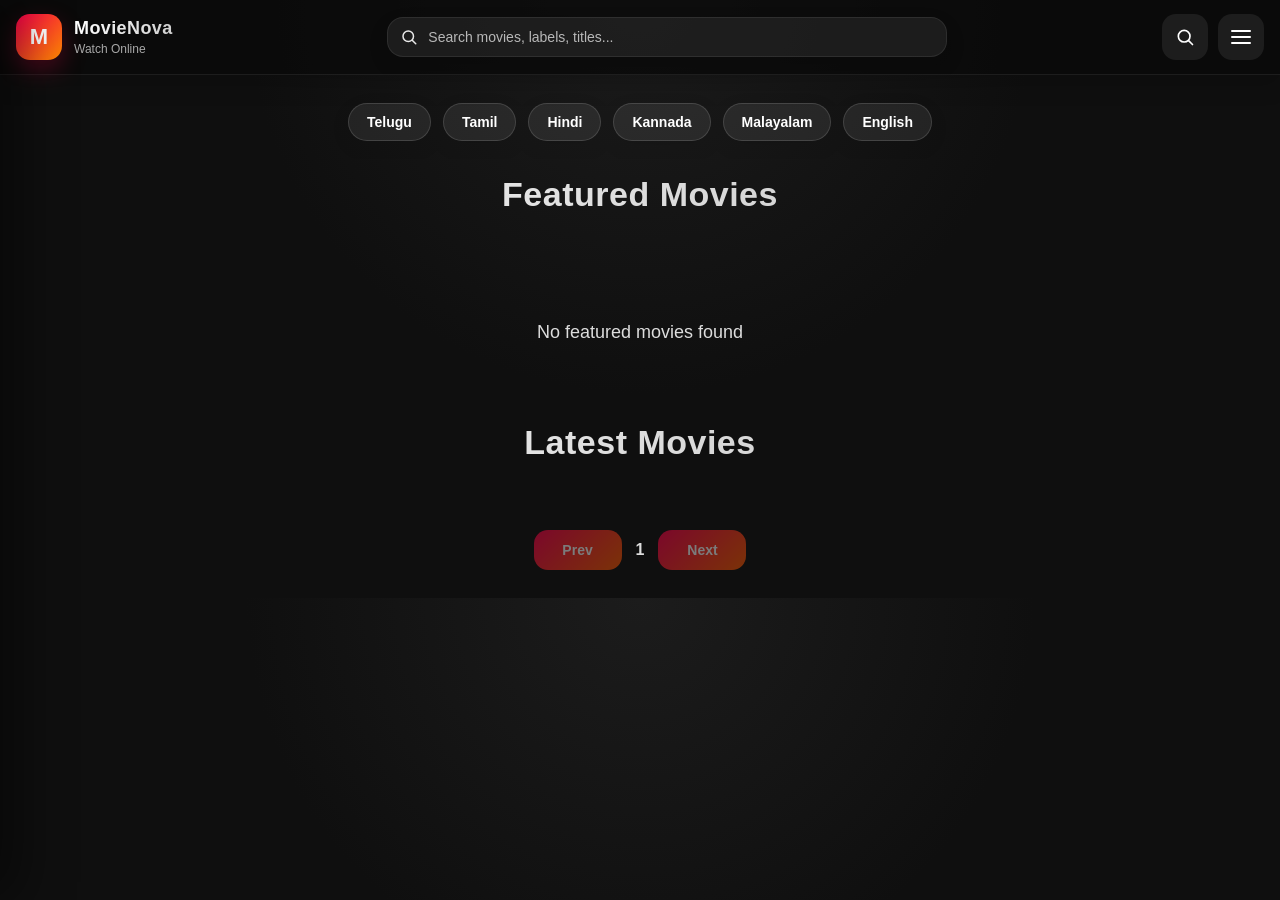
==== index.html @ c15b16d8 "Add files via upload" ====
<!DOCTYPE html>
<html lang="en">

<head>
  <meta charset="UTF-8">
  <meta name="viewport" content="width=device-width,initial-scale=1">

<link rel="canonical" href="https://movienova.xyz/" />

  <title>MovieNova - Watch Movies HD Online Free on Movie Nova</title>

<meta charset='UTF-8'/>

  <meta content='MovieNova is your destination for movies. Explore MovieNova.sc, MovieNova.net. Watch new released trending movies online in Movie Nova for free.' name='description'/>

  <meta content='admin' name='author'/>

<meta content='https://movienova.xyz/' name='url'/>

<meta content='Worldwide' name='coverage'/>

<meta content='Global' name='distribution'/>


  <meta content="no-referrer" name="referrer"/>
  <meta content="https://vsembed.su" data-id="d1" name="video-domain"/>

  <!-- External CSS -->
  <link rel="stylesheet" href="style.css">

  <!-- Preload JSON -->
  <link rel="preload" as="fetch" href="json/posts1.json" type="application/json">

  <script src="script.js" defer></script>


<link rel="icon" type="image/png" href="/favicon32.png">


<!-- Google tag (gtag.js) -->
<script async src="https://www.googletagmanager.com/gtag/js?id=G-Y9KZF19147"></script>
<script>
  window.dataLayer = window.dataLayer || [];
  function gtag(){dataLayer.push(arguments);}
  gtag('js', new Date());

  gtag('config', 'G-Y9KZF19147');
</script>



</head>

<body>

  <div class="sidebar-overlay" id="sidebarOverlay"></div>

  <aside class="sidebar" id="sidebar">
    <div class="sidebar-header">
      <div class="sidebar-profile">
        <div class="sidebar-avatar">M</div>

        <div>
          <h2>MovieNova</h2>
          <p>Watch Online</p>
        </div>
      </div>

      <button class="sidebar-close" id="sidebarClose" aria-label="Close menu">
        ×
      </button>
    </div>

    <div class="sidebar-content">

      <div class="sidebar-section">
        <div class="sidebar-section-title">Navigation</div>

        <a class="sidebar-link" href="#top">
          <span class="icon">⌂</span>
          <span>Home</span>
        </a>

        <a class="sidebar-link" href="#latestSection">
          <span class="icon">★</span>
          <span>Latest Movies</span>
        </a>


<a class="sidebar-link" href="/dmca">
        <span class="icon">©️</span>
        <span>DMCA</span>
      </a>


<a class="sidebar-link" href="/contact">
        <span class="icon">📞</span>
        <span>Contact Us</span>
      </a>

      </div>

      <div class="sidebar-section">
        <div class="sidebar-section-title">About</div>

        <p class="sidebar-note">
          Browse the newest movie posts, search instantly,
          and move through pages.
        </p>
      </div>

    </div>
  </aside>

  <header class="topbar" id="top">

    <a class="brand" href="/" aria-label="Home">

      <div class="brand-logo">M</div>

      <div class="brand-text">
        <h1>MovieNova</h1>
        <p>Watch Online</p>
      </div>

    </a>

    <div class="topbar-center">

      <div class="search-wrap">

        <svg class="search-icon" viewBox="0 0 24 24" fill="none" aria-hidden="true">
          <path d="M21 21l-4.35-4.35"
                stroke="white"
                stroke-width="2"
                stroke-linecap="round"/>
          <circle cx="11"
                  cy="11"
                  r="7"
                  stroke="white"
                  stroke-width="2"/>
        </svg>

        <input
          id="searchInput"
          class="search-input"
          type="search"
          placeholder="Search movies, labels, titles..."
        >

        <button
          id="searchClear"
          class="search-clear"
          aria-label="Clear search"
        >
          ×
        </button>

      </div>

    </div>

    <div class="topbar-actions">

      <button
        class="menu-btn search-btn"
        id="searchBtn"
        aria-label="Focus search"
      >

        <svg viewBox="0 0 24 24" fill="none" width="20" height="20" aria-hidden="true">
          <path d="M21 21l-4.35-4.35"
                stroke="white"
                stroke-width="2"
                stroke-linecap="round"/>
          <circle cx="11"
                  cy="11"
                  r="7"
                  stroke="white"
                  stroke-width="2"/>
        </svg>

      </button>

      <button
        class="menu-btn"
        id="menuBtn"
        aria-label="Open menu"
      >

        <div class="menu-lines" aria-hidden="true">
          <span></span>
          <span></span>
          <span></span>
        </div>

      </button>

    </div>

  </header>

  <div class="language-cloud" id="languageCloud">
    <a href="/?label=Telugu" class="lang-chip">Telugu</a>
    <a href="/?label=Tamil" class="lang-chip">Tamil</a>
    <a href="/?label=Hindi" class="lang-chip">Hindi</a>
    <a href="/?label=Kannada" class="lang-chip">Kannada</a>
    <a href="/?label=Malayalam" class="lang-chip">Malayalam</a>
    <a href="/?label=English" class="lang-chip">English</a>
  </div>

  <div class="app">

    <div id="pageBadge" class="page-badge"></div>

    <div id="searchStatus" class="search-status"></div>


<div id="featuredSection">

  <div class="page-title">Featured Movies</div>

  <div id="featuredPosts" class="grid"></div>

</div>


    <div class="page-title">Latest Movies</div>

    <div id="latestSection"></div>

    <div id="posts" class="grid"></div>

    <div class="pagination" id="pagination">

      <a id="prevBtn" class="nav-btn" href="/">
        Prev
      </a>

      <span id="pageNum">1</span>

      <a id="nextBtn" class="nav-btn" href="?page=2">
        Next
      </a>

    </div>

  </div>

<!--<a class="float" href="https://t.me/MovieNova123" target="_blank" aria-label="Telegram">
    <svg class="tg-icon" viewBox="0 0 24 24" aria-hidden="true">
        <path fill="#ffffff" d="M9.99 15.96 9.58 21.48c.59 0 .85-.26 1.16-.56l2.79-2.66 5.79 4.24c1.06.59 1.82.28 2.09-.98L24 3.76c.34-1.56-.56-2.17-1.6-1.78L1.66 9.05C.14 9.64.16 10.49 1.39 10.87l5.6 1.75L20.99 4.55c.78-.49 1.5-.22.91.31L9.99 15.96z"/>
    </svg>
</a>-->

</body>
</html>
---- style.css ----
*{
  margin:0;
  padding:0;
  box-sizing:border-box;
}

html{
  scroll-behavior:auto;
  overflow-anchor:none;
  overscroll-behavior-y:none;
}

.red-link {
  color: red;
  text-decoration: none;
}

body{
  background:
    radial-gradient(circle at top,#1c1c1c 0%,#0f0f0f 45%),
    #0f0f0f;
  color:#fff;
  font-family:Arial,sans-serif;
  overflow-x:hidden;
  overflow-anchor:none;
  text-rendering:optimizeSpeed;
  -webkit-font-smoothing:antialiased;
  -webkit-tap-highlight-color:transparent;
}

body.sidebar-open{
  overflow:hidden;
}

*{
  backface-visibility:hidden;
  -webkit-backface-visibility:hidden;
}

.topbar{
  position:sticky;
  top:0;
  z-index:10000;
  display:flex;
  align-items:center;
  justify-content:space-between;
  gap:14px;
  padding:14px 16px;
  background:rgba(10,10,10,.76);
  backdrop-filter:none;
  -webkit-backdrop-filter:none;
  border-bottom:1px solid rgba(255,255,255,.08);
  box-shadow:0 8px 22px rgba(0,0,0,.18);
  flex-wrap:nowrap;
  will-change:transform;
  transform:translateZ(0);
}

.brand{
  display:flex;
  align-items:center;
  gap:12px;
  min-width:0;
  text-decoration:none;
  color:#fff;
  flex:0 0 auto;
}

.brand-logo{
  width:46px;
  height:46px;
  border-radius:14px;
  display:grid;
  place-items:center;
  background:linear-gradient(135deg,#ff004c,#ff8a00);
  box-shadow:0 10px 25px rgba(255,0,76,.25);
  flex:0 0 auto;
  font-size:22px;
  font-weight:900;
}

.brand-text{
  min-width:0;
}

.brand-text h1{
  font-size:18px;
  line-height:1.2;
  margin:0;
  font-weight:900;
  letter-spacing:.4px;
  background:linear-gradient(90deg,#fff,#d0d0d0);
  -webkit-background-clip:text;
  -webkit-text-fill-color:transparent;
  text-align:left;
}

.brand-text p{
  font-size:12px;
  color:#a8a8a8;
  margin-top:2px;
  white-space:nowrap;
  overflow:hidden;
  text-overflow:ellipsis;
}

.topbar-center{
  flex:1;
  display:flex;
  justify-content:center;
  min-width:0;
}

.search-wrap{
  width:min(560px,100%);
  position:relative;
  display:flex;
  align-items:center;
  gap:10px;
  background:rgba(255,255,255,.07);
  border:1px solid rgba(255,255,255,.08);
  border-radius:16px;
  padding:10px 12px;
  box-shadow:0 8px 20px rgba(0,0,0,.12);
  min-width:0;
  backdrop-filter:none;
  -webkit-backdrop-filter:none;
}

.search-icon{
  width:18px;
  height:18px;
  flex:0 0 auto;
  opacity:.9;
}

.search-input{
  width:100%;
  min-width:0;
  border:none;
  outline:none;
  background:transparent;
  color:#fff;
  font-size:14px;
  caret-color:#fff;
}

.search-input::placeholder{
  color:#b8b8b8;
}

.search-clear{
  border:none;
  outline:none;
  background:rgba(255,255,255,.08);
  color:#fff;
  width:30px;
  height:30px;
  border-radius:10px;
  cursor:pointer;
  flex:0 0 auto;
  font-size:18px;
  line-height:1;
  display:none;
  transition:background .15s ease, transform .15s ease, opacity .15s ease;
}

.search-clear.show{
  display:inline-flex;
  align-items:center;
  justify-content:center;
}

.topbar-actions{
  display:flex;
  align-items:center;
  gap:10px;
  flex:0 0 auto;
}

.menu-btn{
  width:46px;
  height:46px;
  border:none;
  outline:none;
  border-radius:14px;
  background:rgba(255,255,255,.08);
  color:#fff;
  display:grid;
  place-items:center;
  cursor:pointer;
  transition:background .15s ease, transform .15s ease, opacity .15s ease;
  flex:0 0 auto;
  transform:translateZ(0);
}

.menu-btn:hover{
  background:rgba(255,255,255,.14);
  transform:translateY(-1px);
}

.menu-btn.active{
  background:rgba(255,255,255,.18);
  box-shadow:0 0 0 2px rgba(255,255,255,.12) inset;
}

.menu-lines{
  width:20px;
  height:14px;
  position:relative;
}

.menu-lines span{
  position:absolute;
  left:0;
  width:100%;
  height:2px;
  background:#fff;
  border-radius:2px;
  transition:.25s ease;
}

.menu-lines span:nth-child(1){ top:0; }
.menu-lines span:nth-child(2){ top:6px; }
.menu-lines span:nth-child(3){ bottom:0; }

.search-btn svg{
  display:block;
}

@media (max-width: 860px){
  .topbar{
    flex-wrap:wrap;
  }

  .brand{
    order:1;
    flex:1 1 auto;
    min-width:0;
  }

  .topbar-actions{
    order:2;
    margin-left:auto;
  }

  .topbar-center{
    order:3;
    width:100%;
    flex:0 0 100%;
    margin-top:10px;
  }

  .search-wrap{
    width:100%;
  }
}

@media (max-width: 768px){
  .topbar{
    padding:12px 12px;
    gap:10px;
    border-radius:14px;
  }

  .brand-text h1{
    font-size:16px;
  }

  .brand-text p{
    font-size:11px;
  }

  .search-wrap{
    border-radius:14px;
  }

  .menu-btn{
    border-radius:12px;
  }
}

@media (max-width: 480px){
  .brand-logo{
    width:40px;
    height:40px;
    border-radius:12px;
    font-size:18px;
  }

  .menu-btn{
    width:42px;
    height:42px;
    border-radius:12px;
  }

  .search-wrap{
    padding:9px 10px;
    border-radius:14px;
  }

  .search-input{
    font-size:13px;
  }
}

.sidebar-overlay{
  position:fixed;
  inset:0;
  background:rgba(0,0,0,.62);
  opacity:0;
  visibility:hidden;
  transition:.25s ease;
  z-index:12000;
}

.sidebar-overlay.active{
  opacity:1;
  visibility:visible;
}

.sidebar{
  position:fixed;
  top:0;
  left:0;
  width:min(320px,88vw);
  height:100vh;
  background:linear-gradient(180deg,rgba(24,24,24,.98),rgba(13,13,13,.98));
  border-right:1px solid rgba(255,255,255,.08);
  box-shadow:20px 0 50px rgba(0,0,0,.45);
  transform:translateX(-100%);
  transition:.28s ease;
  z-index:13000;
  display:flex;
  flex-direction:column;
  overflow:hidden;
}

.sidebar.active{
  transform:translateX(0);
}

.sidebar-header{
  padding:18px 18px 16px;
  display:flex;
  align-items:center;
  justify-content:space-between;
  gap:10px;
  border-bottom:1px solid rgba(255,255,255,.08);
  background:linear-gradient(180deg,rgba(255,255,255,.04),transparent);
}

.sidebar-profile{
  display:flex;
  align-items:center;
  gap:12px;
  min-width:0;
}

.sidebar-avatar{
  width:46px;
  height:46px;
  border-radius:14px;
  background:linear-gradient(135deg,#ff004c,#ff8a00);
  display:grid;
  place-items:center;
  font-size:20px;
  font-weight:900;
  box-shadow:0 10px 25px rgba(255,0,76,.25);
  flex:0 0 auto;
}

.sidebar-profile h2{
  font-size:17px;
  line-height:1.2;
  margin:0;
}

.sidebar-profile p{
  font-size:12px;
  color:#a8a8a8;
  margin-top:3px;
}

.sidebar-close{
  width:40px;
  height:40px;
  border:none;
  outline:none;
  border-radius:12px;
  background:rgba(255,255,255,.08);
  color:#fff;
  font-size:24px;
  cursor:pointer;
  transition:background .15s ease, transform .15s ease, opacity .15s ease;
}

.sidebar-content{
  padding:16px 12px 20px;
  overflow:auto;
}

.sidebar-section{
  margin-bottom:18px;
}

.sidebar-section-title{
  font-size:11px;
  text-transform:uppercase;
  letter-spacing:1.4px;
  color:#8e8e8e;
  margin:0 10px 10px;
}

.sidebar-link{
  display:flex;
  align-items:center;
  gap:12px;
  width:100%;
  padding:13px 14px;
  border-radius:14px;
  color:#f3f3f3;
  text-decoration:none;
  font-size:14px;
  font-weight:700;
  background:transparent;
  transition:.22s ease;
  border:1px solid transparent;
}

.sidebar-link:hover{
  background:rgba(255,255,255,.06);
  border-color:rgba(255,255,255,.07);
  transform:translateX(4px);
}

.sidebar-link .icon{
  width:28px;
  height:28px;
  border-radius:10px;
  display:grid;
  place-items:center;
  background:rgba(255,255,255,.08);
  flex:0 0 auto;
}

.sidebar-note{
  margin:6px 10px 0;
  font-size:13px;
  color:#b8b8b8;
  line-height:1.55;
}

.app{
  padding:16px;
}

.hero{
  max-width:1400px;
  margin:0 auto 18px;
  padding:18px;
  border-radius:24px;
  background:linear-gradient(180deg,rgba(255,255,255,.05),rgba(255,255,255,.02));
  border:1px solid rgba(255,255,255,.06);
  box-shadow:0 10px 26px rgba(0,0,0,.16);
  contain:layout paint style;
}

.hero h2{
  font-size:30px;
  line-height:1.25;
  margin-bottom:8px;
}

.hero p{
  color:#b8b8b8;
  font-size:14px;
  line-height:1.7;
  max-width:760px;
}

#pageBadge{
  position:sticky;
  top:78px;
  z-index:999;
  width:fit-content;
  margin-left:auto;
  margin-right:auto;
  margin-bottom:14px;
  padding:8px 14px;
  border-radius:999px;
  background:rgba(255,255,255,.08);
  border:1px solid rgba(255,255,255,.12);
  backdrop-filter:none;
  -webkit-backdrop-filter:none;
  font-size:13px;
  font-weight:700;
  color:#fff;
  display:none;
  box-shadow:0 8px 20px rgba(0,0,0,.20);
  will-change:transform;
  transform:translateZ(0);
}

.page-title{
  text-align:center;
  font-size:34px;
  font-weight:800;
  margin-bottom:28px;
  letter-spacing:.5px;
  background:linear-gradient(90deg,#fff,#bbb);
  -webkit-background-clip:text;
  -webkit-text-fill-color:transparent;
}

.grid{
  display:grid;
  grid-template-columns:repeat(6,minmax(0,1fr));
  gap:18px;
  align-items:start;
  max-width:1400px;
  margin:0 auto;
  contain:content;
}

@media(max-width:1050px){
  .grid{
    grid-template-columns:repeat(4,1fr);
  }
}

@media(max-width:768px){
  .grid{
    grid-template-columns:repeat(3,1fr);
    gap:10px;
  }

  .hero h2{
    font-size:24px;
  }

  .page-title{
    font-size:28px;
  }
}

@media(max-width:480px){
  .grid{
    grid-template-columns:repeat(3,1fr);
    gap:10px;
  }

  .hero{
    padding:14px;
    border-radius:18px;
  }

  .hero p{
    font-size:13px;
  }
}

.card{
  position:relative;
  overflow:hidden;
  border-radius:24px;
  background:linear-gradient(180deg,rgba(28,28,28,.96),rgba(16,16,16,.98));
  border:1px solid rgba(255,255,255,.05);
  transition:transform .18s ease, opacity .18s ease;
  cursor:pointer;
  isolation:isolate;
  box-shadow:0 6px 18px rgba(0,0,0,.24);
  will-change:auto;
  text-decoration:none;
  color:inherit;
  display:block;
  transform:translateZ(0);
}

.card::before{
  content:"";
  position:absolute;
  inset:-2px;
  border-radius:26px;
  background:linear-gradient(135deg,rgba(255,0,102,.3),rgba(0,195,255,.25),rgba(0,255,170,.15),rgba(255,174,0,.25));
  background-size:300% 300%;
  animation:borderMove 7s linear infinite;
  opacity:0;
  z-index:-2;
  transition:.35s ease;
}

.card:hover::before{
  opacity:1;
}

@keyframes borderMove{
  0%{ background-position:0% 50%; }
  100%{ background-position:300% 50%; }
}

.card:hover{
  transform:scale(1.02);
  box-shadow:0 16px 36px rgba(0,0,0,.38),0 0 16px rgba(255,0,102,.10);
}

.poster-wrap{
  position:relative;
  width:100%;
  aspect-ratio:2/3;
  overflow:hidden;
  background:#1b1b1b;
  contain:paint;
}

.poster{
  width:100%;
  height:100%;
  object-fit:cover;
  display:block;
  transition:transform .8s ease, filter .4s ease;
  will-change:transform;
  transform:translateZ(0);
}

.card:hover .poster{
  transform:scale(1.1);
  filter:brightness(1.08);
}

.poster-wrap::after{
  content:"";
  position:absolute;
  left:0;
  right:0;
  bottom:0;
  height:35%;
  background:linear-gradient(to top,rgba(0,0,0,.9),transparent);
  pointer-events:none;
}

.content{
  position:relative;
  padding:12px;
  z-index:2;
}

.title{
  font-size:14px;
  font-weight:800;
  line-height:1.45;
  overflow:visible;
  white-space:normal;
  word-break:break-word;
  transition:.3s ease;
  text-shadow:0 2px 10px rgba(0,0,0,.35);
  margin-bottom:10px;
}

.card:nth-child(6n+1) .title{ color:#ffbe76; }
.card:nth-child(6n+2) .title{ color:#d6a2ff; }
.card:nth-child(6n+3) .title{ color:#79dfff; }
.card:nth-child(6n+4) .title{ color:#72f1b8; }
.card:nth-child(6n+5) .title{ color:#ffe06b; }
.card:nth-child(6n+6) .title{ color:#ff9e9e; }

.card:hover .title{
  transform:translateX(5px);
}

.labels{
  display:flex;
  flex-wrap:wrap;
  align-items:flex-start;
  gap:6px;
  width:100%;
}

.label{
  display:inline-block;
  flex:0 0 auto;
  width:auto;
  max-width:100%;
  background:rgba(255,255,255,.09);
  border:1px solid rgba(255,255,255,.08);
  backdrop-filter:none;
  -webkit-backdrop-filter:none;
  color:#f1f1f1;
  font-size:10px;
  font-weight:600;
  padding:5px 9px;
  border-radius:40px;
  transition:background .15s ease, transform .15s ease, opacity .15s ease;
  white-space:nowrap;
}

.label:hover{
  background:rgba(255,255,255,.16);
}

.pagination{
  margin:40px auto 0;
  display:flex;
  justify-content:center;
  align-items:center;
  gap:14px;
  flex-wrap:wrap;
  max-width:1400px;
  padding-bottom:12px;
}

.nav-btn{
  display:inline-flex;
  align-items:center;
  justify-content:center;
  text-decoration:none;
  border:none;
  outline:none;
  background:linear-gradient(135deg,#ff004c,#ff5e00);
  color:#fff;
  padding:12px 20px;
  border-radius:14px;
  font-size:14px;
  font-weight:700;
  cursor:pointer;
  transition:background .15s ease, transform .15s ease, opacity .15s ease;
  box-shadow:0 10px 18px rgba(255,0,76,.16);
  min-width:88px;
}

.nav-btn:hover{
  transform:translateY(-3px) scale(1.03);
  box-shadow:0 14px 24px rgba(255,0,76,.22);
}

.nav-btn.disabled{
  opacity:.45;
  pointer-events:none;
  cursor:not-allowed;
  box-shadow:none;
  transform:none;
}

#pageNum{
  font-size:16px;
  font-weight:700;
  color:#ddd;
}

#detailView{
  display:none;
  max-width:1000px;
  margin:0 auto;
  background:linear-gradient(180deg,#1c1c1c,#131313);
  border:1px solid rgba(255,255,255,.06);
  border-radius:24px;
  padding:22px;
  box-shadow:0 15px 40px rgba(0,0,0,.45);
  overflow-anchor:none;
  contain:content;
}

.detail-title{
  margin-bottom:20px;
  font-size:32px;
  line-height:1.5;
}

.detail-body{
  line-height:1.8;
  color:#eaeaea;
}

.detail-body img{
  max-width:100%;
  height:auto;
  border-radius:14px;
}

.detail-body iframe,
.detail-body video{
  max-width:100%;
}

#relatedPostsSection{
  margin-top:40px;
  min-height:520px;
  overflow-anchor:none;
  contain:layout paint style;
}

#relatedPostsSection h2{
  margin-bottom:20px;
  font-size:28px;
  font-weight:800;
  color:#fff;
}

#relatedPosts{
  align-items:start;
}

#relatedPosts .card:hover{
  transform:none;
  box-shadow:0 8px 25px rgba(0,0,0,.35);
}

#relatedPosts .card:hover .poster{
  transform:none;
  filter:brightness(1.02);
}

#relatedPosts .card:hover .title{
  transform:none;
}

.loading{
  grid-column:1/-1;
  text-align:center;
  padding:80px 20px;
  font-size:18px;
  color:#ddd;
}

.search-status{
  max-width:1400px;
  margin:0 auto 14px;
  color:#cfcfcf;
  font-size:14px;
  display:none;
}

::-webkit-scrollbar{
  width:8px;
}

::-webkit-scrollbar-track{
  background:#111;
}

::-webkit-scrollbar-thumb{
  background:#333;
  border-radius:30px;
}

.video-container {
  display: flex;
  flex-direction: column;
  align-items: center;
  justify-content: center;
  min-height: 35vh;
  gap: 20px;
}

.video-wrapper {
  width: 100%;
  max-width: 600px;
  position: relative;
  border-radius: 10px;
  overflow: hidden;
  background: #000;
  aspect-ratio: 16 / 9;
  margin-bottom: 20px;
  contain:paint;
}

.video-poster {
  position: absolute;
  inset: 0;
  background-color: #000;
  background-size: cover;
  background-position: center;
  background-repeat: no-repeat;
  z-index: 1;
}

.video-player {
  width: 100%;
  height: 100%;
  border: 0;
  position: relative;
  z-index: 2;
}

.video-overlay {
  position: absolute;
  inset: 0;
  display: flex;
  align-items: center;
  justify-content: center;
  z-index: 3;
  cursor: pointer;
}

.play-button {
  width: 80px;
  height: 80px;
  border-radius: 50%;
  background: rgba(255,255,255,0.95);
  display: flex;
  align-items: center;
  justify-content: center;
  font-size: 32px;
  color: #111;
  box-shadow: 0 12px 30px rgba(0,0,0,0.4);
  transition: transform 0.2s ease;
}

.video-overlay:hover .play-button {
  transform: scale(1.08);
}

.tmdb-extra-images {
  display: grid;
  grid-template-columns: repeat(3, 1fr);
  gap: 14px;
  margin-top: 22px;
  margin-bottom: 10px;
}

.tmdb-extra-images img {
  width: 100%;
  aspect-ratio: 16 / 9;
  object-fit: cover;
  border-radius: 14px;
  cursor: pointer;
  background: #e9e9e9;
  display: block;
  transition: transform 0.25s ease, box-shadow 0.25s ease;
  box-shadow: 0 2px 10px rgba(0,0,0,0.08);
  contain:paint;
}

.tmdb-extra-images img:hover {
  transform: scale(1.04);
  box-shadow: 0 8px 25px rgba(0,0,0,0.18);
}

.tmdb-extra-images img:active {
  transform: scale(0.98);
}

@media (max-width: 900px) {
  .tmdb-extra-images {
    grid-template-columns: repeat(2, 1fr);
  }
}

@media (max-width: 500px) {
  .tmdb-extra-images {
    grid-template-columns: repeat(2, 1fr);
    gap: 10px;
  }

  .tmdb-extra-images img {
    border-radius: 10px;
  }
}

.tmdb-image-popup{
  position: fixed;
  inset: 0;
  background: rgba(0,0,0,0.94);
  display: flex;
  align-items: center;
  justify-content: center;
  padding: 20px;
  opacity: 0;
  visibility: hidden;
  transition: 0.25s ease;
  z-index: 999999;
  overflow: hidden;
  backdrop-filter:none;
  -webkit-backdrop-filter:none;
}

.tmdb-image-popup.active{
  opacity: 1;
  visibility: visible;
}

.tmdb-image-popup img{
  max-width: 95%;
  max-height: 92vh;
  border-radius: 14px;
  box-shadow: 0 10px 40px rgba(0,0,0,0.5);
  user-select: none;
  -webkit-user-drag: none;
  transition: transform 0.2s ease;
}

.tmdb-close{
  position: absolute;
  top: 16px;
  right: 22px;
  font-size: 42px;
  color: #fff;
  cursor: pointer;
  z-index: 10;
  font-weight: bold;
}

.tmdb-nav{
  position: absolute;
  top: 50%;
  transform: translateY(-50%);
  width: 52px;
  height: 52px;
  border: none;
  border-radius: 50%;
  background: rgba(255,255,255,0.14);
  color: #fff;
  font-size: 28px;
  cursor: pointer;
  backdrop-filter:none;
  -webkit-backdrop-filter:none;
  z-index: 10;
}

.tmdb-prev{
  left: 18px;
}

.tmdb-next{
  right: 18px;
}

.tmdb-nav:hover{
  background: rgba(255,255,255,0.25);
}

@media (max-width:600px){
  .tmdb-nav{
    width: 42px;
    height: 42px;
    font-size: 22px;
  }

  .tmdb-prev{
    left: 10px;
  }

  .tmdb-next{
    right: 10px;
  }
}

.button-container{
  text-align:center;
  margin-top:50px;
}

.button-link{
  background:#ff2e44;
  color:#fff;
  padding:12px 25px;
  border-radius:6px;
  font-size:16px;
  display:block;
  cursor:pointer;
  transition:background .3s;
  user-select:none;
  margin:10px auto;
  width:200px;
  text-align:center;
}

.button-link:hover{
  background:#e62438;
}

.blue-button {
  background-color: #e50914;
  color: #fff;
  padding: 10px 20px;
  border: none;
  border-radius: 5px;
  font-size: 1em;
  cursor: pointer;
  transition: background-color 0.3s ease, transform 0.2s ease;
}

.blue-button:hover {
  background-color: #e50914;
  transform: scale(1.05);
}

.blue-button:active {
  background-color: #e50914;
  transform: scale(1);
}
 
.clickable-label{
  cursor:pointer;
  transition:.2s;
}
.clickable-label:hover{
  opacity:.8;
  transform:scale(1.05);
}
.label-link{
  text-decoration:none;
  color:inherit;
}

.language-cloud{
  width:100%;
  display:flex;
  flex-wrap:wrap;
  gap:12px;
  justify-content:center;
  align-items:center;
  padding:18px 14px;
  margin:10px auto 0;
  max-width:1200px;
  box-sizing:border-box;
  contain:layout paint style;
}

.lang-chip{
  display:inline-flex;
  align-items:center;
  justify-content:center;
  text-decoration:none;
  color:inherit;
  background:rgba(255,255,255,.08);
  border:1px solid rgba(255,255,255,.14);
  padding:10px 18px;
  border-radius:999px;
  font-size:14px;
  font-weight:600;
  transition:transform .2s ease, opacity .2s ease, background .2s ease;
  box-shadow:0 6px 20px rgba(0,0,0,.08);
  backdrop-filter:none;
  -webkit-backdrop-filter:none;
  will-change:auto;
}

.lang-chip:hover{
  opacity:.9;
  transform:translateY(-2px);
  background:rgba(255,255,255,.14);
}

#featuredSection,
#latestSection,
#relatedPostsSection{
  contain:layout paint style;
}

#featuredSection[style*="display: none"],
#languageCloud[style*="display: none"],
#pageBadge[style*="display: none"],
#searchStatus[style*="display: none"]{
  contain:strict;
}

@media (max-width: 768px){
  .topbar,
  .search-wrap,
  .sidebar,
  .hero,
  #detailView,
  .card,
  .nav-btn,
  .label,
  .lang-chip{
    border-radius:14px;
  }

  .card:hover{
    transform:none;
  }

  .card:hover .poster{
    transform:none;
    filter:none;
  }

  .card:hover .title{
    transform:none;
  }

  .menu-btn:hover,
  .nav-btn:hover,
  .lang-chip:hover,
  .label:hover{
    transform:none;
  }

  .grid{
    gap:10px;
  }

  .title{
    text-shadow:none;
  }
}

@media (prefers-reduced-motion: reduce){
  html{
    scroll-behavior:auto;
  }

  *,
  *::before,
  *::after{
    animation:none !important;
    transition:none !important;
  }

  .card,
  .poster,
  .menu-btn,
  .nav-btn,
  .lang-chip,
  .label,
  .search-clear,
  .sidebar-link{
    transform:none !important;
  }

  .card::before{
    opacity:0 !important;
  }
}


.float{
    position:fixed;
    width:60px;
    height:60px;
    bottom:50%;
    margin-bottom:-300px;
    right:20px;
    background-color:#2AABEE;
    border-radius:50px;
    text-align:center;
    box-shadow:2px 2px 3px #999;
    z-index:100;
}

.tg-icon{
    width:32px;
    height:32px;
    position:absolute;
    top:50%;
    left:50%;
    transform:translate(-50%, -50%);
}

.float:before{
    content:'Join Telegram';
    position:absolute;
    left:-120px;
    top:10px;
    font-size:15px;
    background:#2AABEE;
    padding:5px 8px;
    border-radius:10px;
    color:#ffffff;
}
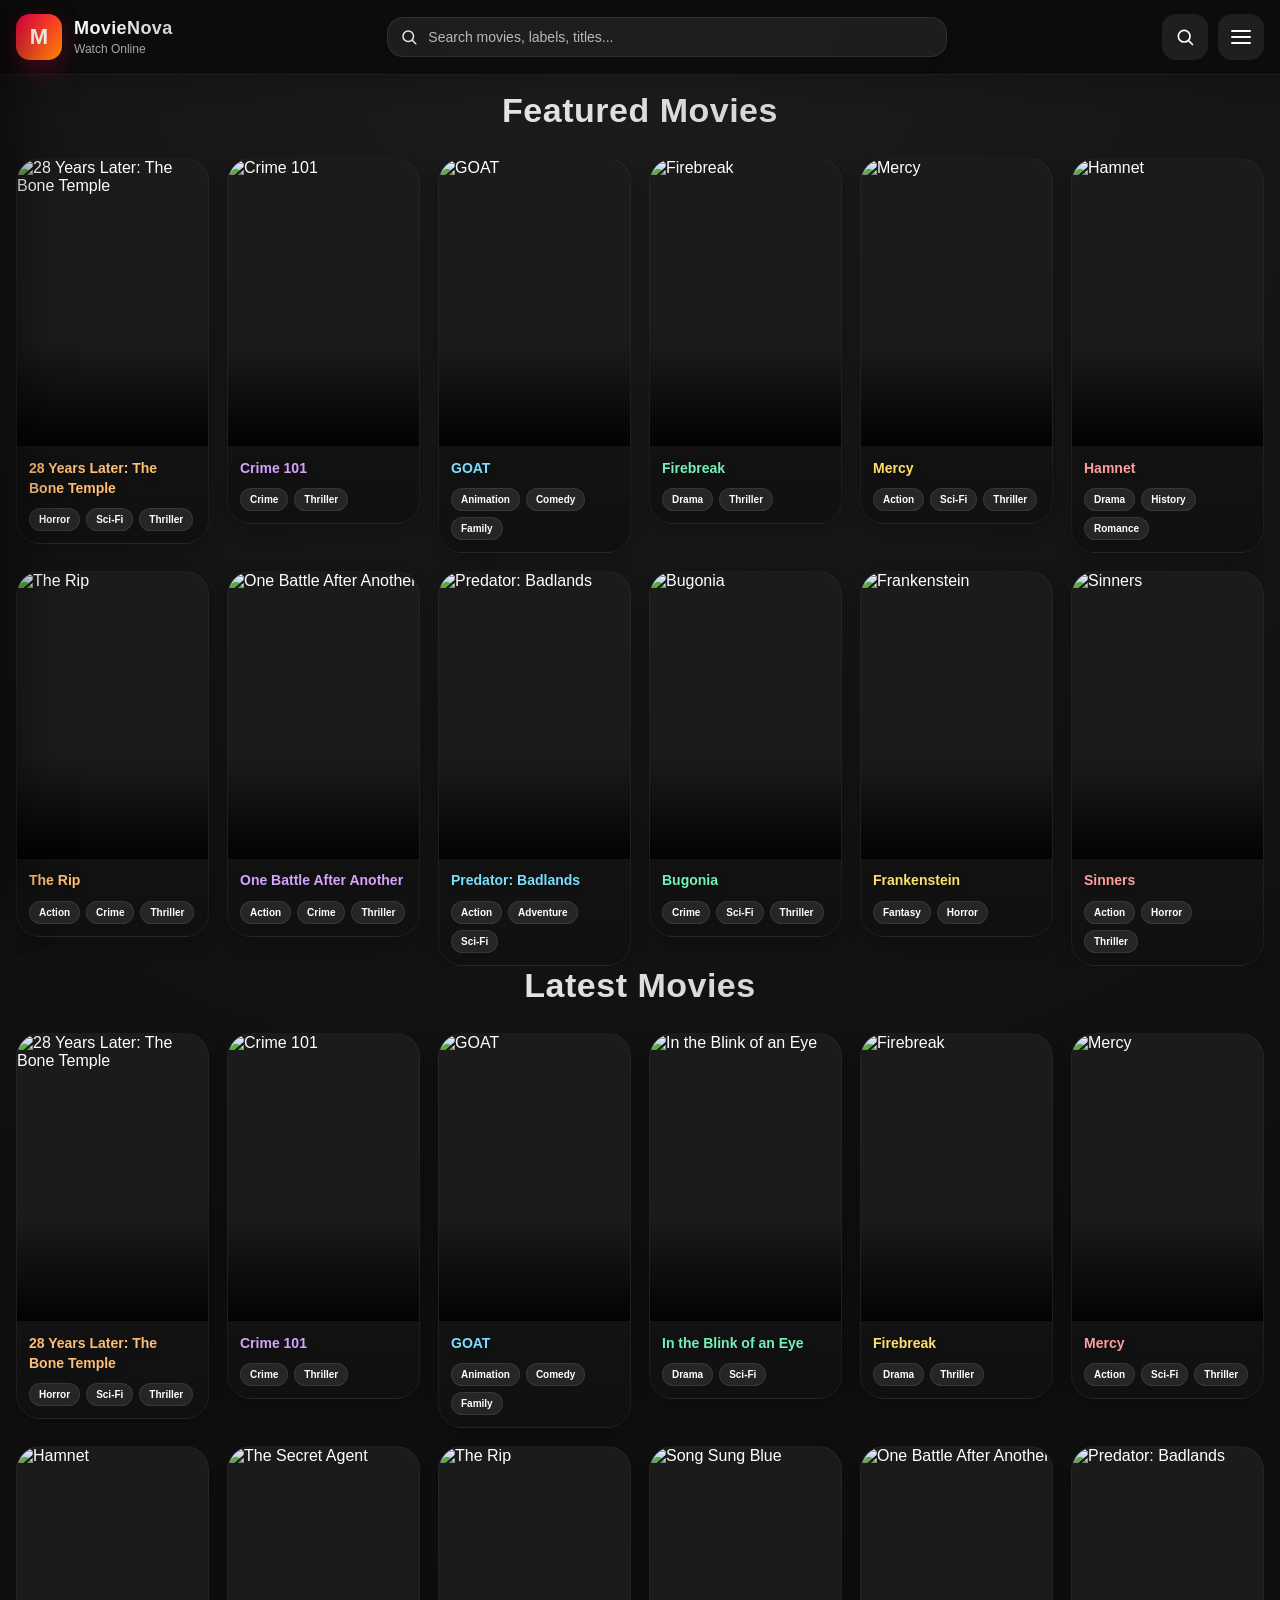
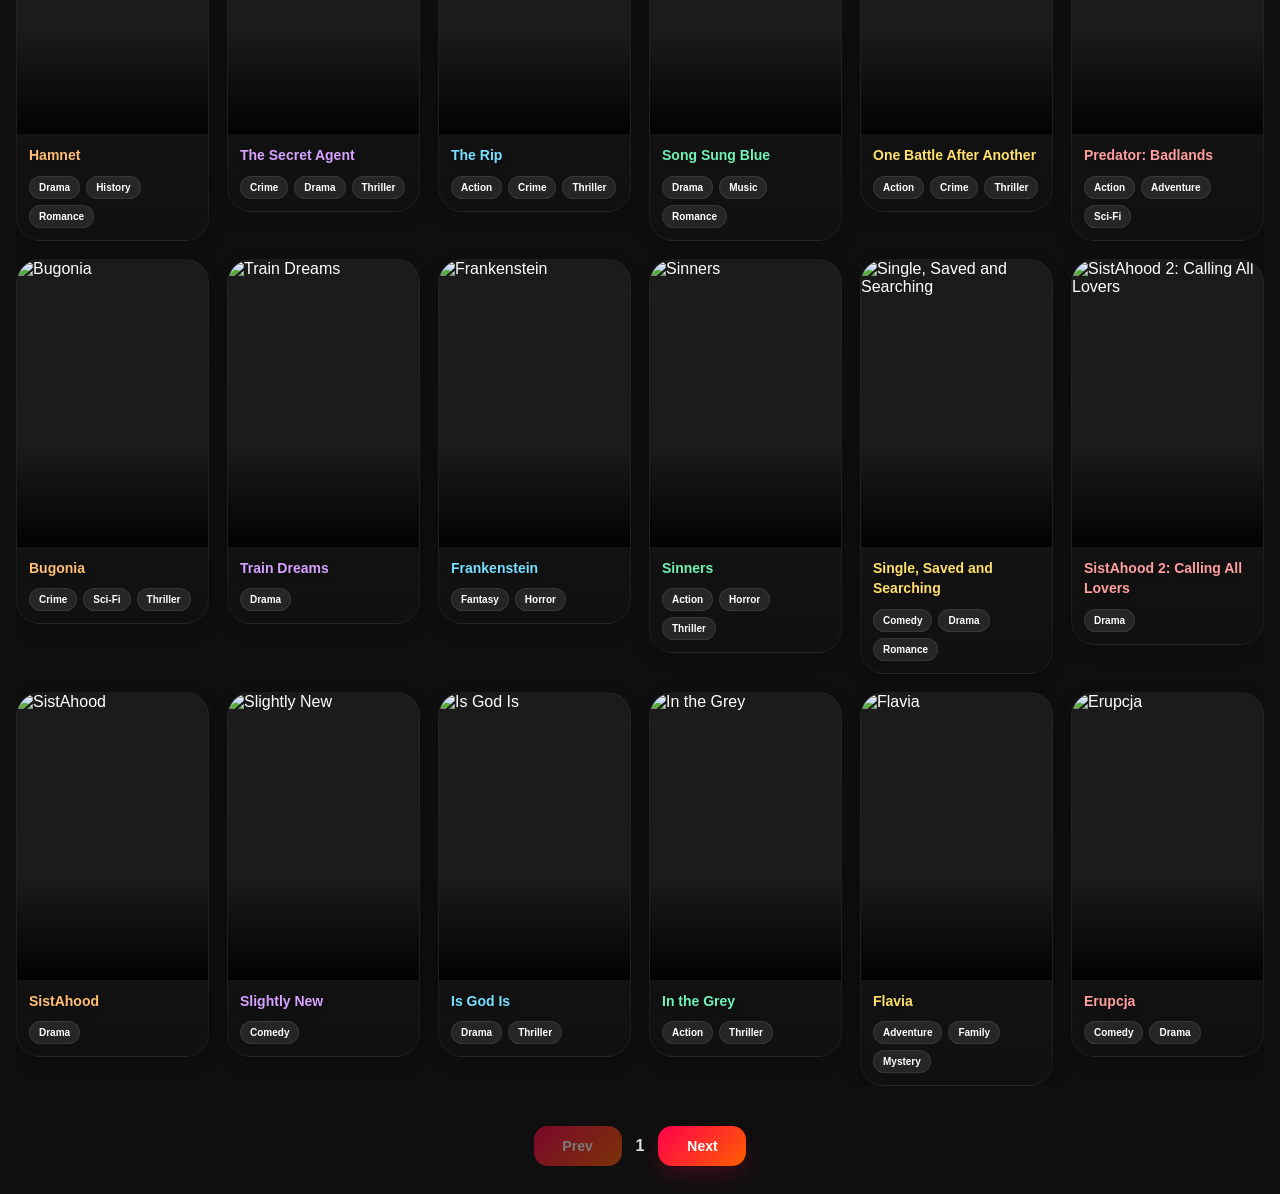
==== commit bc91da48: "Update index.html" ====
--- a/index.html
+++ b/index.html
@@ -200,15 +200,6 @@
 
   </header>
 
-  <div class="language-cloud" id="languageCloud">
-    <a href="/?label=Telugu" class="lang-chip">Telugu</a>
-    <a href="/?label=Tamil" class="lang-chip">Tamil</a>
-    <a href="/?label=Hindi" class="lang-chip">Hindi</a>
-    <a href="/?label=Kannada" class="lang-chip">Kannada</a>
-    <a href="/?label=Malayalam" class="lang-chip">Malayalam</a>
-    <a href="/?label=English" class="lang-chip">English</a>
-  </div>
-
   <div class="app">
 
     <div id="pageBadge" class="page-badge"></div>
